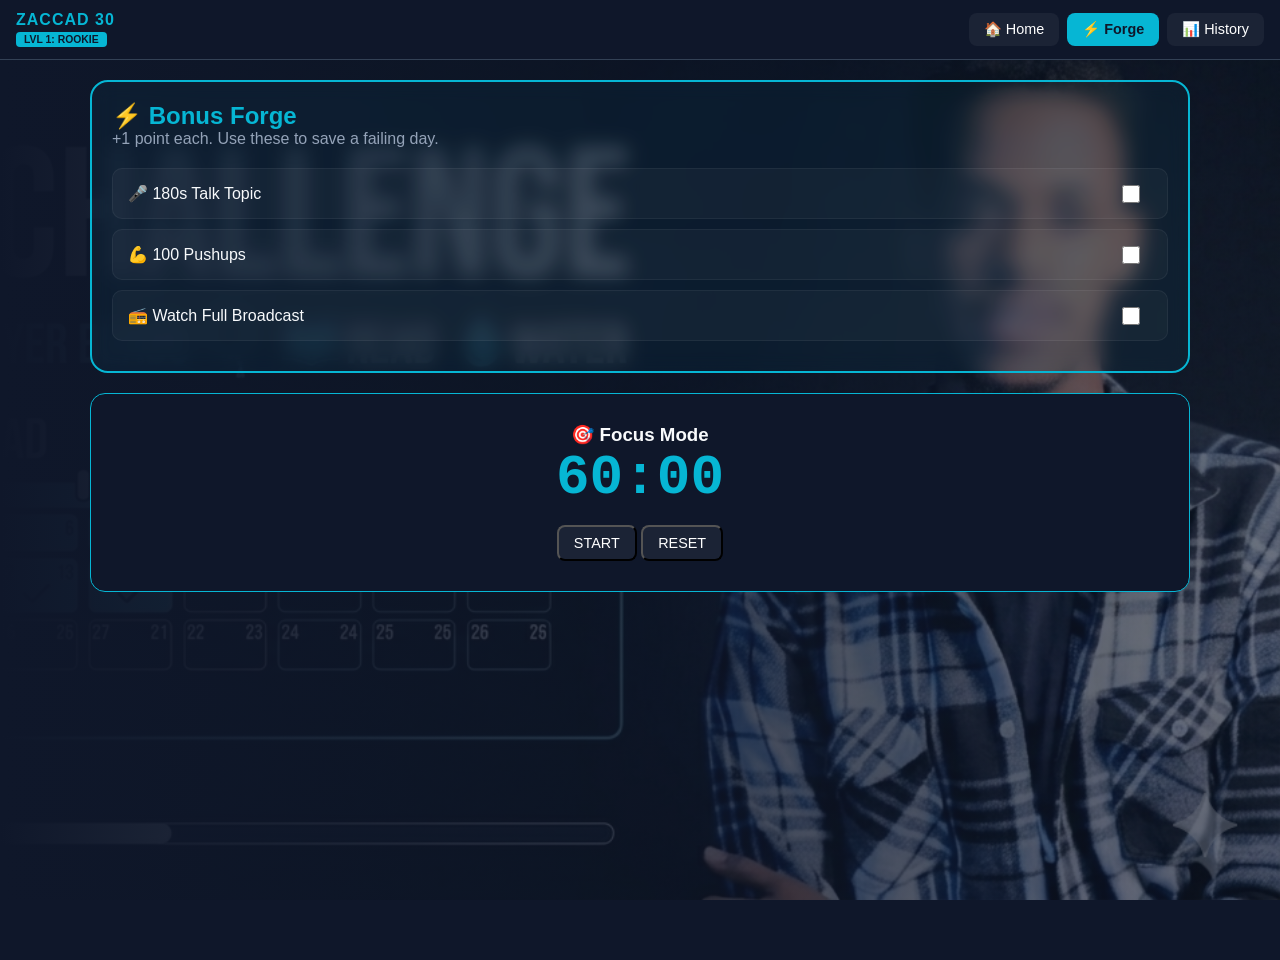
==== forge.html @ 5027208f "Add files via upload" ====
<!DOCTYPE html>
<html lang="en">
<head>
    <meta charset="UTF-8">
    <meta name="viewport" content="width=device-width, initial-scale=1.0">
    <title>ZACCAD 30 - FORGE</title>
    <link rel="stylesheet" href="style.css">
    <style>
        .forge-card { border: 2px solid var(--accent); background: rgba(6, 182, 212, 0.05); }
        .bonus-item { display: flex; align-items: center; justify-content: space-between; background: rgba(255, 255, 255, 0.03); padding: 15px; margin-bottom: 10px; border-radius: 10px; border: 1px solid rgba(255, 255, 255, 0.05); }
        .timer-box { text-align: center; padding: 30px; background: #0f172a; border-radius: 15px; margin-top: 20px; border: 1px solid var(--accent); }
        #timerDisplay { font-size: 3.5rem; font-family: monospace; color: var(--accent); margin-bottom: 15px; font-weight: bold; }

        /* GOLD THEME STYLES (LVL 2) */
        .gold-mode .navbar {
            background: linear-gradient(90deg, #1e293b 0%, #854d0e 50%, #1e293b 100%);
            border-bottom: 2px solid #fbbf24;
            box-shadow: 0 4px 15px rgba(251, 191, 36, 0.2);
        }
        .gold-mode .level-badge {
            background: #fbbf24 !important;
            color: #000 !important;
            box-shadow: 0 0 10px #fbbf24;
        }
        .gold-mode .forge-card, .gold-mode .timer-box {
            border-color: #fbbf24;
        }
        .gold-mode #timerDisplay, .gold-mode h2, .gold-mode h3 {
            color: #fbbf24 !important;
        }

        /* PURPLE THEME STYLES (LVL 3) */
        .purple-mode .navbar {
            background: linear-gradient(90deg, #1e293b 0%, #581c87 50%, #1e293b 100%);
            border-bottom: 2px solid #a855f7;
        }
        .purple-mode .level-badge { background: #a855f7 !important; color: #fff !important; }
    </style>
</head>
<body id="mainBody">
    <nav class="navbar" id="topNav">
        <div class="logo-container" style="display: flex; flex-direction: column; align-items: flex-start;">
            <div class="logo" style="line-height: 1;">ZACCAD 30</div>
            <span id="levelBadge" class="level-badge" style="margin-top: 4px; margin-left: 0; font-size: 0.65rem; padding: 2px 8px; border-radius: 4px; background: var(--accent); font-weight: 800;">LVL 1: ROOKIE</span>
        </div>
        <div class="nav-links">
            <a href="index.html" class="nav-btn">🏠 Home</a>
            <a href="forge.html" class="nav-btn active">⚡ Forge</a>
            <a href="history.html" class="nav-btn">📊 History</a>
        </div>
    </nav>

    <section class="section hero-bg">
        <div class="dashboard">
            <div class="status-card forge-card">
                <h2 style="color: var(--accent);">⚡ Bonus Forge</h2>
                <p style="color: #94a3b8; margin-bottom: 20px;">+1 point each. Use these to save a failing day.</p>
                <div id="bonusTasks">
                    <label class="bonus-item"><span>🎤 180s Talk Topic</span><input type="checkbox" class="bonus-check"></label>
                    <label class="bonus-item"><span>💪 100 Pushups</span><input type="checkbox" class="bonus-check"></label>
                    <label class="bonus-item"><span>📻 Watch Full Broadcast</span><input type="checkbox" class="bonus-check"></label>
                </div>
            </div>
            <div class="timer-box">
                <h3>🎯 Focus Mode</h3>
                <div id="timerDisplay">60:00</div>
                <div class="btn-group" style="justify-content: center; gap: 10px;">
                    <button class="nav-btn" id="timerBtn" onclick="toggleTimer()">START</button>
                    <button class="nav-btn" onclick="resetTimer()">RESET</button>
                </div>
            </div>
        </div>
    </section>

    <script>
        let timeLeft = 3600; let timerId = null;
        let historyData = JSON.parse(localStorage.getItem('zac_hist')) || {};
        let currentDay = parseInt(localStorage.getItem('zac_day')) || 1;

        // CALCULATE STREAK TO SET THEME
        function updateForgeTheme() {
            let streak = 0;
            for (let i = currentDay - 1; i >= 1; i--) {
                if (historyData[i] && historyData[i].allDone) streak++; else break;
            }

            const body = document.getElementById('mainBody');
            const badge = document.getElementById('levelBadge');
            body.classList.remove('gold-mode', 'purple-mode');

            if (streak >= 20) {
                body.classList.add('purple-mode');
                badge.innerText = "LVL 3: ELITE";
            } else if (streak >= 10) {
                body.classList.add('gold-mode');
                badge.innerText = "LVL 2: GOLD";
            } else {
                badge.innerText = "LVL 1: ROOKIE";
            }
        }

        document.querySelectorAll('.bonus-check').forEach(cb => {
            cb.addEventListener('change', () => {
                let count = document.querySelectorAll('.bonus-check:checked').length;
                localStorage.setItem('zac_bonus_points', count);
            });
        });

        function toggleTimer() {
            if (timerId) { clearInterval(timerId); timerId = null; document.getElementById('timerBtn').innerText = "RESUME"; }
            else {
                timerId = setInterval(() => {
                    timeLeft--; updateTimerDisplay();
                    if (timeLeft <= 0) { clearInterval(timerId); alert("Focus Done! +1 Bonus earned."); }
                }, 1000);
                document.getElementById('timerBtn').innerText = "PAUSE";
            }
        }

        function updateTimerDisplay() {
            let m = Math.floor(timeLeft / 60); let s = timeLeft % 60;
            document.getElementById('timerDisplay').innerText = `${m}:${s < 10 ? '0' : ''}${s}`;
        }

        function resetTimer() { clearInterval(timerId); timerId = null; timeLeft = 3600; updateTimerDisplay(); document.getElementById('timerBtn').innerText = "START"; }

        // Initial Theme Load
        updateForgeTheme();
    </script>
</body>
</html>
---- style.css ----
/* --- CORE THEME SETTINGS --- */
:root {
    --bg-main: #0f172a; 
    --bg-card: rgba(30, 41, 59, 0.9); 
    --accent: #06b6d4;
    --text-primary: #f8fafc; 
    --text-secondary: #94a3b8; 
    --success: #22c55e; 
    --failed: #ef4444;
}

/* Level Themes */
body.gold-theme { --accent: #fbbf24; --success: #f59e0b; }
body.purple-theme { --accent: #a855f7; --success: #d8b4fe; }

* { margin: 0; padding: 0; box-sizing: border-box; font-family: 'Segoe UI', sans-serif; }
body { background-color: var(--bg-main); color: var(--text-primary); overflow-x: hidden; transition: background 0.5s; }

/* --- NAVIGATION --- */
.navbar { 
    padding: 1rem; 
    background: #0f172a; 
    border-bottom: 1px solid #334155; 
    display: flex; 
    justify-content: space-between; 
    align-items: center; 
    position: sticky; 
    top: 0; 
    z-index: 100; 
    height: 60px; /* Fixed height for precise image alignment */
}
.logo { font-size: 1rem; font-weight: 800; color: var(--accent); letter-spacing: 1px; }
.level-badge { color: #0f172a; padding: 2px 10px; border-radius: 20px; font-size: 0.8rem; margin-left: 8px; font-weight: bold; }
.nav-links { display: flex; gap: 8px; }
.nav-btn { text-decoration: none; color: white; padding: 8px 15px; border-radius: 8px; font-size: 0.9rem; background: rgba(255,255,255,0.05); }
.nav-btn.active { background: var(--accent); color: #0f172a; font-weight: bold; }

/* --- BACKGROUND & LAYOUT --- */
.hero-bg {
    min-height: 100vh; width: 100%;
    background-image: linear-gradient(to right, rgba(15, 23, 42, 1) 0%, rgba(15, 23, 42, 0.6) 100%), url('Gemini_Generated_Image_3snzvf3snzvf3snz.png');
    background-size: cover; 
    background-position: right center; 
    background-repeat: no-repeat; 
    background-attachment: fixed; 
    padding: 20px 5%;
}

.dashboard { max-width: 1100px; margin: 0 auto; width: 100%; position: relative; z-index: 2; }
.main-layout { display: grid; grid-template-columns: 1fr 320px; gap: 20px; margin-top: 15px; }
.status-card { background: var(--bg-card); padding: 20px; border-radius: 18px; border: 1px solid rgba(255, 255, 255, 0.1); backdrop-filter: blur(10px); margin-bottom: 20px; }

/* --- GRID SYSTEM (40PX) --- */
.day-grid { display: grid; grid-template-columns: repeat(auto-fill, 40px); gap: 8px; margin: 15px 0; }
.day-box { width: 40px; height: 40px; background: rgba(15, 23, 42, 0.8); border: 1px solid #334155; border-radius: 6px; display: flex; align-items: center; justify-content: center; font-size: 0.8rem; }
.day-box.active { border: 2px solid var(--accent); }
.day-box.success { background: var(--success); border: none; }
.day-box.failed { background: var(--failed); border: none; }

/* --- STATS & CARDS --- */
.stats-container { display: flex; gap: 10px; margin-bottom: 15px; }
.stat-box { flex: 1; padding: 15px; border-radius: 12px; background: rgba(15, 23, 42, 0.7); text-align: center; border: 1px solid #334155; }
.count { font-size: 1.5rem; font-weight: 800; }

.habit-row { display: flex; align-items: center; background: rgba(15, 23, 42, 0.5); padding: 12px; border-radius: 10px; margin-bottom: 8px; }
input[type="checkbox"] { width: 18px; height: 18px; margin-right: 12px; accent-color: var(--accent); }
.rest-day-label { font-size: 0.8rem; color: var(--accent); margin-left: 35px; }

/* --- BUTTONS --- */
.btn { padding: 12px; border: none; border-radius: 10px; font-weight: bold; cursor: pointer; flex: 1; text-align: center; }
.btn-submit { background: var(--accent); color: #0f172a; }
.btn-danger { background: #ef4444; color: white; width: 100%; }

/* --- HISTORY TABLES & BARS --- */
.progress-bar-bg { width: 100%; height: 10px; background: #0f172a; border-radius: 10px; overflow: hidden; margin-top: 5px; }
.progress-fill { height: 100%; width: 0%; transition: 1s ease; }
.accent-bg { background: var(--accent); }
.success-bg { background: var(--success); }
.failed-bg { background: var(--failed); }

.history-table { width: 100%; border-collapse: collapse; }
.history-table th { text-align: left; padding: 12px; color: var(--accent); border-bottom: 1px solid #334155; }
.history-table td { padding: 12px; border-bottom: 1px solid rgba(255,255,255,0.05); }
.success-text { color: var(--success); font-weight: bold; }
.failed-text { color: var(--failed); font-weight: bold; }

/* --- MOBILE OPTIMIZATION --- */
@media (max-width: 900px) {
    .main-layout { grid-template-columns: 1fr; }
    
    .hero-bg { 
        background-attachment: scroll; 
        background-size: contain; 
        /* Places image exactly 60px from the top (below navbar) */
        background-position: right 6% top 60px; 
        background-repeat: no-repeat;
        background-image: linear-gradient(to bottom, 
            rgba(15, 23, 42, 1) 0%, 
            rgba(15, 23, 42, 0.05) 15%, 
            rgba(15, 23, 42, 0.8) 45%, 
            rgba(15, 23, 42, 1) 100%), 
            url('Gemini_Generated_Image_3snzvf3snzvf3snz.png');
    }
    
    .dashboard {
        /* Pushes content down so the image below header is visible */
        margin-top: 230px; 
    }

    .stats-container { 
        flex-direction: column; 
    }
}

/* --- PRINT SETTINGS --- */
@media print {
    .no-print { display: none !important; }
    body { background: white !important; color: black !important; }
    .hero-bg { background: white !important; }
    .status-card { border: 1px solid #ccc !important; box-shadow: none !important; backdrop-filter: none !important; }
    .history-table th { background: #eee !important; color: black !important; }
    .history-table td { color: black !important; }
}
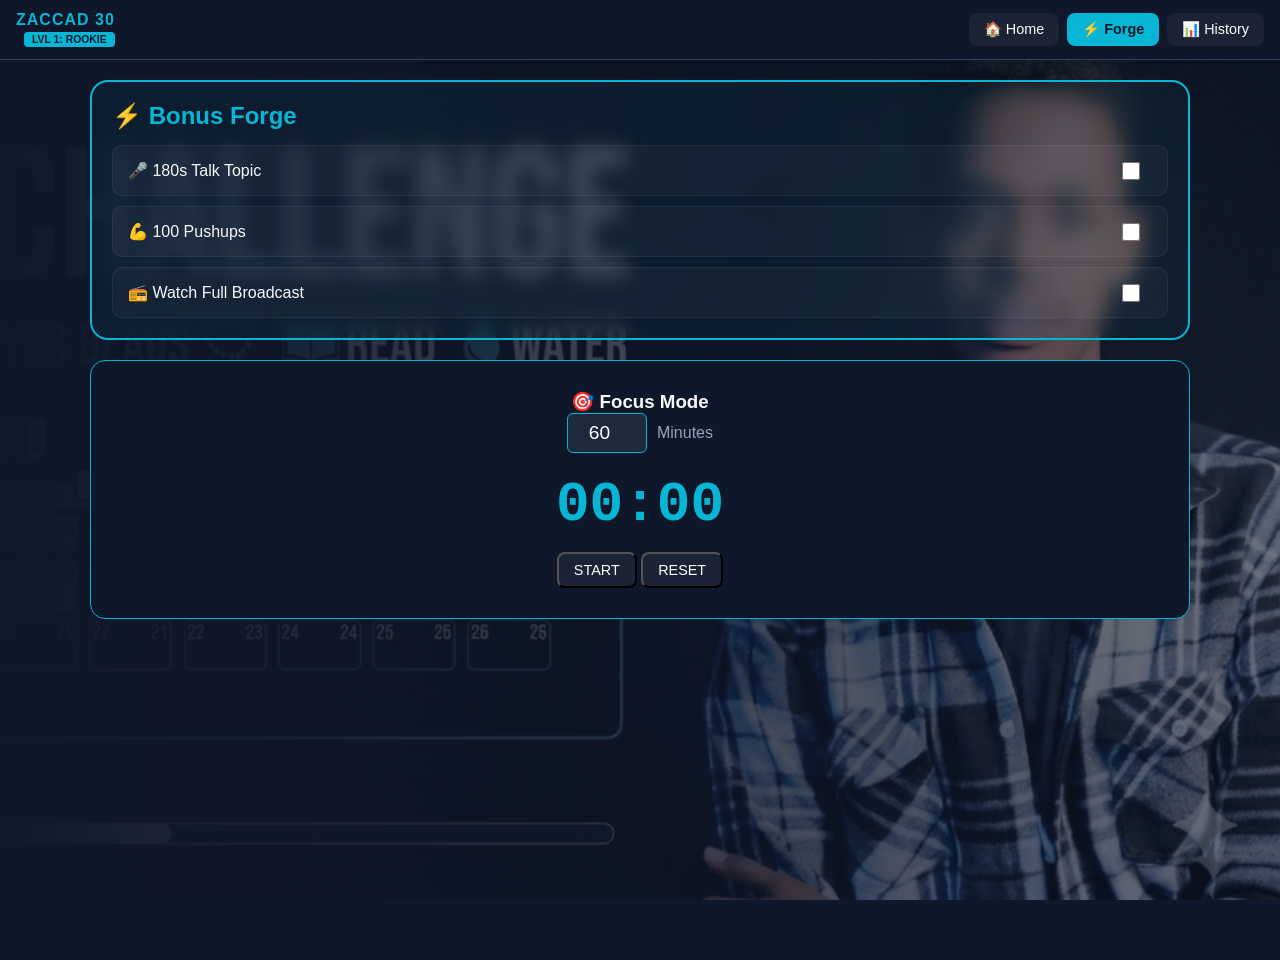
==== commit 9421015e: "Update forge.html" ====
--- a/forge.html
+++ b/forge.html
@@ -7,41 +7,44 @@
     <link rel="stylesheet" href="style.css">
     <style>
         .forge-card { border: 2px solid var(--accent); background: rgba(6, 182, 212, 0.05); }
-        .bonus-item { display: flex; align-items: center; justify-content: space-between; background: rgba(255, 255, 255, 0.03); padding: 15px; margin-bottom: 10px; border-radius: 10px; border: 1px solid rgba(255, 255, 255, 0.05); }
-        .timer-box { text-align: center; padding: 30px; background: #0f172a; border-radius: 15px; margin-top: 20px; border: 1px solid var(--accent); }
+        #bonusTasks { display: grid; grid-template-columns: 1fr; gap: 10px; margin-top: 15px; }
+        .bonus-item { display: flex; align-items: center; justify-content: space-between; background: rgba(255, 255, 255, 0.03); padding: 15px; border-radius: 10px; border: 1px solid rgba(255, 255, 255, 0.05); }
+        .timer-box { text-align: center; padding: 30px; background: #0f172a; border-radius: 15px; margin-top: 20px; border: 1px solid var(--accent); position: relative; }
         #timerDisplay { font-size: 3.5rem; font-family: monospace; color: var(--accent); margin-bottom: 15px; font-weight: bold; }
+        .timer-input-group { margin-bottom: 20px; display: flex; justify-content: center; align-items: center; gap: 10px; }
+        .manual-input { background: #1e293b; border: 1px solid var(--accent); color: white; padding: 8px; border-radius: 6px; width: 80px; text-align: center; font-size: 1.2rem; }
 
-        /* GOLD THEME STYLES (LVL 2) */
-        .gold-mode .navbar {
-            background: linear-gradient(90deg, #1e293b 0%, #854d0e 50%, #1e293b 100%);
-            border-bottom: 2px solid #fbbf24;
-            box-shadow: 0 4px 15px rgba(251, 191, 36, 0.2);
+        /* Custom Notification Style */
+        #finishNotify {
+            display: none;
+            position: fixed;
+            top: 20px;
+            left: 50%;
+            transform: translateX(-50%);
+            background: var(--success);
+            color: white;
+            padding: 15px 30px;
+            border-radius: 50px;
+            font-weight: bold;
+            box-shadow: 0 4px 15px rgba(0,0,0,0.5);
+            z-index: 1000;
+            animation: slideDown 0.5s ease;
         }
-        .gold-mode .level-badge {
-            background: #fbbf24 !important;
-            color: #000 !important;
-            box-shadow: 0 0 10px #fbbf24;
-        }
-        .gold-mode .forge-card, .gold-mode .timer-box {
-            border-color: #fbbf24;
-        }
-        .gold-mode #timerDisplay, .gold-mode h2, .gold-mode h3 {
-            color: #fbbf24 !important;
-        }
+        @keyframes slideDown { from { top: -50px; } to { top: 20px; } }
 
-        /* PURPLE THEME STYLES (LVL 3) */
-        .purple-mode .navbar {
-            background: linear-gradient(90deg, #1e293b 0%, #581c87 50%, #1e293b 100%);
-            border-bottom: 2px solid #a855f7;
-        }
-        .purple-mode .level-badge { background: #a855f7 !important; color: #fff !important; }
+        .gold-mode .navbar { background: linear-gradient(90deg, #1e293b 0%, #854d0e 50%, #1e293b 100%); border-bottom: 2px solid #fbbf24; }
+        .purple-mode .navbar { background: linear-gradient(90deg, #1e293b 0%, #581c87 50%, #1e293b 100%); border-bottom: 2px solid #a855f7; }
     </style>
 </head>
 <body id="mainBody">
+    <div id="finishNotify">🎯 SESSION COMPLETE! 🔊</div>
+
+    <audio id="finishSound" src="672d7d5d6107dfc5cb446a45f84b74dc.m4a" loop></audio>
+
     <nav class="navbar" id="topNav">
         <div class="logo-container" style="display: flex; flex-direction: column; align-items: flex-start;">
             <div class="logo" style="line-height: 1;">ZACCAD 30</div>
-            <span id="levelBadge" class="level-badge" style="margin-top: 4px; margin-left: 0; font-size: 0.65rem; padding: 2px 8px; border-radius: 4px; background: var(--accent); font-weight: 800;">LVL 1: ROOKIE</span>
+            <span id="levelBadge" class="level-badge" style="margin-top: 4px; font-size: 0.65rem; padding: 2px 8px; border-radius: 4px; background: var(--accent); font-weight: 800;">LVL 1: ROOKIE</span>
         </div>
         <div class="nav-links">
             <a href="index.html" class="nav-btn">🏠 Home</a>
@@ -54,16 +57,20 @@
         <div class="dashboard">
             <div class="status-card forge-card">
                 <h2 style="color: var(--accent);">⚡ Bonus Forge</h2>
-                <p style="color: #94a3b8; margin-bottom: 20px;">+1 point each. Use these to save a failing day.</p>
                 <div id="bonusTasks">
-                    <label class="bonus-item"><span>🎤 180s Talk Topic</span><input type="checkbox" class="bonus-check"></label>
-                    <label class="bonus-item"><span>💪 100 Pushups</span><input type="checkbox" class="bonus-check"></label>
-                    <label class="bonus-item"><span>📻 Watch Full Broadcast</span><input type="checkbox" class="bonus-check"></label>
+                    <label class="bonus-item"><span>🎤 180s Talk Topic</span><input type="checkbox" class="bonus-check" data-id="0"></label>
+                    <label class="bonus-item"><span>💪 100 Pushups</span><input type="checkbox" class="bonus-check" data-id="1"></label>
+                    <label class="bonus-item"><span>📻 Watch Full Broadcast</span><input type="checkbox" class="bonus-check" data-id="2"></label>
                 </div>
             </div>
+
             <div class="timer-box">
                 <h3>🎯 Focus Mode</h3>
-                <div id="timerDisplay">60:00</div>
+                <div class="timer-input-group" id="inputSection">
+                    <input type="number" id="manualMinutes" class="manual-input" value="60">
+                    <span style="color: #94a3b8;">Minutes</span>
+                </div>
+                <div id="timerDisplay">00:00</div>
                 <div class="btn-group" style="justify-content: center; gap: 10px;">
                     <button class="nav-btn" id="timerBtn" onclick="toggleTimer()">START</button>
                     <button class="nav-btn" onclick="resetTimer()">RESET</button>
@@ -73,59 +80,99 @@
     </section>
 
     <script>
-        let timeLeft = 3600; let timerId = null;
-        let historyData = JSON.parse(localStorage.getItem('zac_hist')) || {};
-        let currentDay = parseInt(localStorage.getItem('zac_day')) || 1;
+        let timerId = null;
+        let isRunning = false;
 
-        // CALCULATE STREAK TO SET THEME
-        function updateForgeTheme() {
-            let streak = 0;
-            for (let i = currentDay - 1; i >= 1; i--) {
-                if (historyData[i] && historyData[i].allDone) streak++; else break;
-            }
+        function updateTimerDisplay(seconds) {
+            let m = Math.floor(seconds / 60); 
+            let s = seconds % 60;
+            document.getElementById('timerDisplay').innerText = `${m}:${s < 10 ? '0' : ''}${s}`;
+        }
 
-            const body = document.getElementById('mainBody');
-            const badge = document.getElementById('levelBadge');
-            body.classList.remove('gold-mode', 'purple-mode');
+        function toggleTimer() {
+            const finishAudio = document.getElementById('finishSound');
+            const timerBtn = document.getElementById('timerBtn');
+            const notify = document.getElementById('finishNotify');
 
-            if (streak >= 20) {
-                body.classList.add('purple-mode');
-                badge.innerText = "LVL 3: ELITE";
-            } else if (streak >= 10) {
-                body.classList.add('gold-mode');
-                badge.innerText = "LVL 2: GOLD";
-            } else {
-                badge.innerText = "LVL 1: ROOKIE";
+            if (!isRunning) {
+                let endTime = localStorage.getItem('zac_timer_end');
+                
+                if (!endTime) {
+                    const mins = parseInt(document.getElementById('manualMinutes').value) || 0;
+                    if (mins <= 0) return;
+                    endTime = Date.now() + (mins * 60 * 1000);
+                    localStorage.setItem('zac_timer_end', endTime);
+                }
+
+                document.getElementById('inputSection').style.display = 'none';
+                timerBtn.innerText = "RUNNING...";
+                isRunning = true;
+
+                timerId = setInterval(() => {
+                    const now = Date.now();
+                    const remaining = Math.round((endTime - now) / 1000);
+
+                    if (remaining <= 0) {
+                        clearInterval(timerId);
+                        updateTimerDisplay(0);
+                        localStorage.removeItem('zac_timer_end');
+                        
+                        // Start music immediately (No alert blocking it)
+                        finishAudio.play().catch(e => console.log("Audio play failed: ", e));
+                        notify.style.display = 'block';
+                        
+                        timerBtn.innerText = "DONE!";
+                        isRunning = false;
+                    } else {
+                        updateTimerDisplay(remaining);
+                    }
+                }, 1000);
             }
         }
 
-        document.querySelectorAll('.bonus-check').forEach(cb => {
-            cb.addEventListener('change', () => {
-                let count = document.querySelectorAll('.bonus-check:checked').length;
-                localStorage.setItem('zac_bonus_points', count);
-            });
-        });
+        function resetTimer() {
+            clearInterval(timerId);
+            localStorage.removeItem('zac_timer_end');
+            isRunning = false;
+            
+            // Stop music and hide notification
+            const audio = document.getElementById('finishSound');
+            audio.pause();
+            audio.currentTime = 0;
+            document.getElementById('finishNotify').style.display = 'none';
 
-        function toggleTimer() {
-            if (timerId) { clearInterval(timerId); timerId = null; document.getElementById('timerBtn').innerText = "RESUME"; }
-            else {
-                timerId = setInterval(() => {
-                    timeLeft--; updateTimerDisplay();
-                    if (timeLeft <= 0) { clearInterval(timerId); alert("Focus Done! +1 Bonus earned."); }
-                }, 1000);
-                document.getElementById('timerBtn').innerText = "PAUSE";
+            document.getElementById('timerDisplay').innerText = "00:00";
+            document.getElementById('timerBtn').innerText = "START";
+            document.getElementById('inputSection').style.display = 'flex';
+        }
+
+        function checkExistingTimer() {
+            const endTime = localStorage.getItem('zac_timer_end');
+            if (endTime) {
+                const remaining = Math.round((endTime - Date.now()) / 1000);
+                if (remaining > 0) {
+                    toggleTimer();
+                } else {
+                    localStorage.removeItem('zac_timer_end');
+                }
             }
         }
 
-        function updateTimerDisplay() {
-            let m = Math.floor(timeLeft / 60); let s = timeLeft % 60;
-            document.getElementById('timerDisplay').innerText = `${m}:${s < 10 ? '0' : ''}${s}`;
+        function saveBonus() {
+            const state = {};
+            document.querySelectorAll('.bonus-check').forEach(cb => { state[cb.dataset.id] = cb.checked; });
+            localStorage.setItem('zac_bonus_state', JSON.stringify(state));
+            localStorage.setItem('zac_bonus_points', document.querySelectorAll('.bonus-check:checked').length);
         }
 
-        function resetTimer() { clearInterval(timerId); timerId = null; timeLeft = 3600; updateTimerDisplay(); document.getElementById('timerBtn').innerText = "START"; }
-
-        // Initial Theme Load
-        updateForgeTheme();
+        window.onload = () => {
+            const state = JSON.parse(localStorage.getItem('zac_bonus_state'));
+            document.querySelectorAll('.bonus-check').forEach(cb => {
+                if (state?.[cb.dataset.id]) cb.checked = true;
+                cb.addEventListener('change', saveBonus);
+            });
+            checkExistingTimer();
+        };
     </script>
 </body>
-</html>+</html>
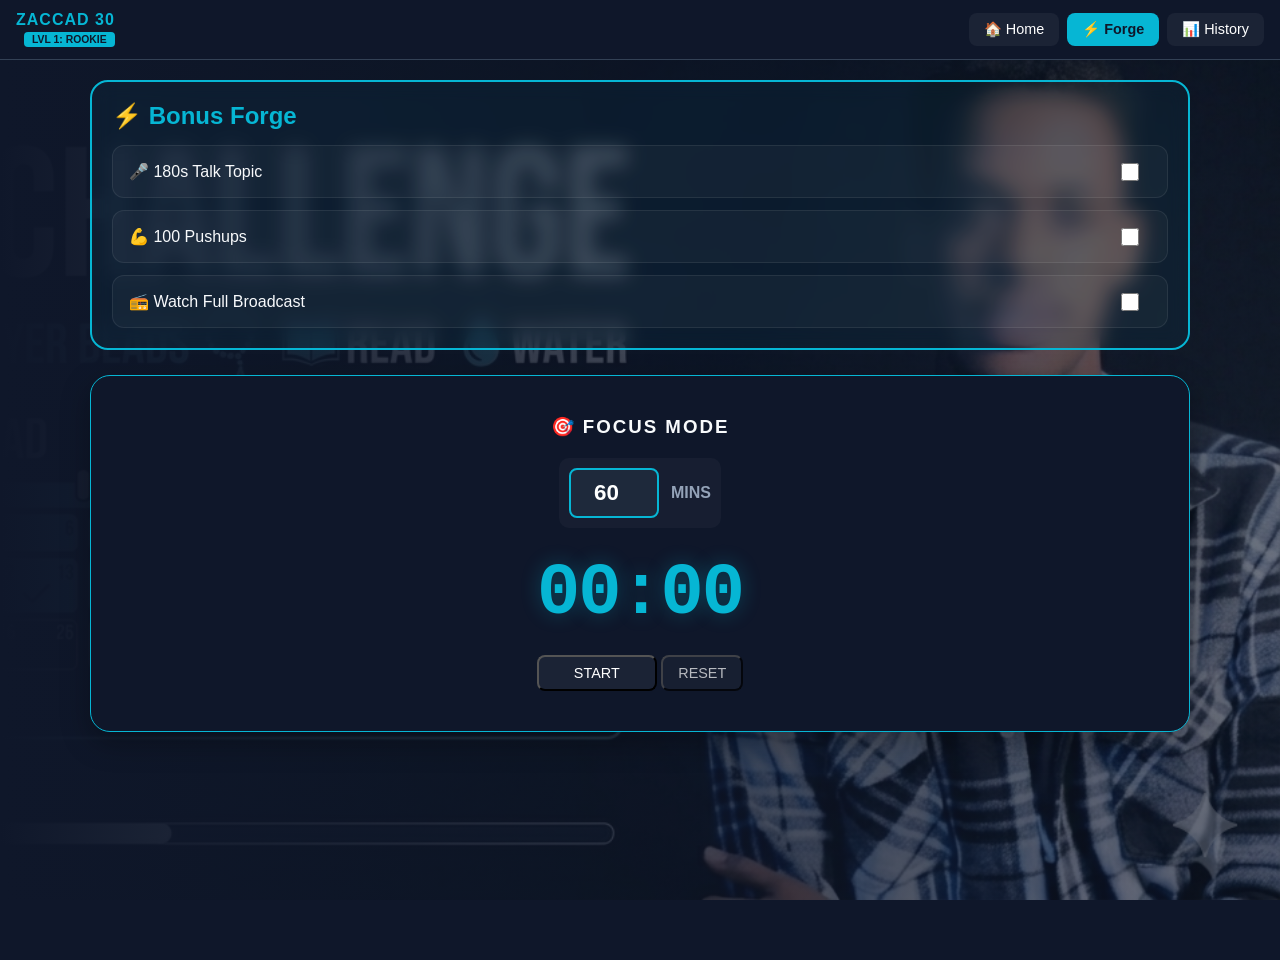
==== commit e4286480: "Update forge.html" ====
--- a/forge.html
+++ b/forge.html
@@ -6,34 +6,102 @@
     <title>ZACCAD 30 - FORGE</title>
     <link rel="stylesheet" href="style.css">
     <style>
-        .forge-card { border: 2px solid var(--accent); background: rgba(6, 182, 212, 0.05); }
-        #bonusTasks { display: grid; grid-template-columns: 1fr; gap: 10px; margin-top: 15px; }
-        .bonus-item { display: flex; align-items: center; justify-content: space-between; background: rgba(255, 255, 255, 0.03); padding: 15px; border-radius: 10px; border: 1px solid rgba(255, 255, 255, 0.05); }
-        .timer-box { text-align: center; padding: 30px; background: #0f172a; border-radius: 15px; margin-top: 20px; border: 1px solid var(--accent); position: relative; }
-        #timerDisplay { font-size: 3.5rem; font-family: monospace; color: var(--accent); margin-bottom: 15px; font-weight: bold; }
-        .timer-input-group { margin-bottom: 20px; display: flex; justify-content: center; align-items: center; gap: 10px; }
-        .manual-input { background: #1e293b; border: 1px solid var(--accent); color: white; padding: 8px; border-radius: 6px; width: 80px; text-align: center; font-size: 1.2rem; }
-
-        /* Custom Notification Style */
+        /* Professional Focus Mode Styling */
+        .forge-card { 
+            border: 2px solid var(--accent); 
+            background: rgba(6, 182, 212, 0.05); 
+            transition: all 0.3s ease;
+        }
+        
+        #bonusTasks { display: grid; grid-template-columns: 1fr; gap: 12px; margin-top: 15px; }
+        
+        .bonus-item { 
+            display: flex; 
+            align-items: center; 
+            justify-content: space-between; 
+            background: rgba(255, 255, 255, 0.03); 
+            padding: 16px; 
+            border-radius: 12px; 
+            border: 1px solid rgba(255, 255, 255, 0.08);
+            transition: transform 0.2s;
+        }
+        .bonus-item:hover { transform: translateY(-2px); background: rgba(255, 255, 255, 0.05); }
+
+        .timer-box { 
+            text-align: center; 
+            padding: 40px 20px; 
+            background: #0f172a; 
+            border-radius: 20px; 
+            margin-top: 25px; 
+            border: 1px solid var(--accent); 
+            position: relative;
+            box-shadow: 0 10px 30px rgba(0,0,0,0.3);
+        }
+        
+        #timerDisplay { 
+            font-size: 4.5rem; 
+            font-family: 'Courier New', monospace; 
+            color: var(--accent); 
+            margin-bottom: 20px; 
+            font-weight: 800;
+            letter-spacing: -2px;
+            text-shadow: 0 0 20px rgba(6, 182, 212, 0.3);
+        }
+        
+        .timer-input-group { 
+            margin-bottom: 25px; 
+            display: flex; 
+            justify-content: center; 
+            align-items: center; 
+            gap: 12px; 
+            background: rgba(255,255,255,0.03);
+            padding: 10px;
+            border-radius: 10px;
+            width: fit-content;
+            margin-left: auto;
+            margin-right: auto;
+        }
+        
+        .manual-input { 
+            background: #1e293b; 
+            border: 2px solid var(--accent); 
+            color: white; 
+            padding: 10px; 
+            border-radius: 8px; 
+            width: 90px; 
+            text-align: center; 
+            font-size: 1.4rem;
+            font-weight: bold;
+        }
+
         #finishNotify {
             display: none;
             position: fixed;
-            top: 20px;
+            top: 25px;
             left: 50%;
             transform: translateX(-50%);
-            background: var(--success);
+            background: #10b981;
             color: white;
-            padding: 15px 30px;
-            border-radius: 50px;
-            font-weight: bold;
-            box-shadow: 0 4px 15px rgba(0,0,0,0.5);
+            padding: 18px 40px;
+            border-radius: 12px;
+            font-weight: 900;
+            box-shadow: 0 10px 40px rgba(16, 185, 129, 0.4);
             z-index: 1000;
-            animation: slideDown 0.5s ease;
-        }
-        @keyframes slideDown { from { top: -50px; } to { top: 20px; } }
-
+            animation: slideDown 0.5s cubic-bezier(0.18, 0.89, 0.32, 1.28);
+        }
+
+        @keyframes slideDown { from { top: -100px; opacity: 0; } to { top: 25px; opacity: 1; } }
+
+        /* THEME OVERRIDES (STREAK COLORS) */
         .gold-mode .navbar { background: linear-gradient(90deg, #1e293b 0%, #854d0e 50%, #1e293b 100%); border-bottom: 2px solid #fbbf24; }
+        .gold-mode .level-badge { background: #fbbf24 !important; color: #000 !important; }
+        .gold-mode .timer-box, .gold-mode .manual-input, .gold-mode .forge-card { border-color: #fbbf24; }
+        .gold-mode #timerDisplay { color: #fbbf24; text-shadow: 0 0 20px rgba(251, 191, 36, 0.3); }
+
         .purple-mode .navbar { background: linear-gradient(90deg, #1e293b 0%, #581c87 50%, #1e293b 100%); border-bottom: 2px solid #a855f7; }
+        .purple-mode .level-badge { background: #a855f7 !important; color: #fff !important; }
+        .purple-mode .timer-box, .purple-mode .manual-input, .purple-mode .forge-card { border-color: #a855f7; }
+        .purple-mode #timerDisplay { color: #a855f7; text-shadow: 0 0 20px rgba(168, 85, 247, 0.3); }
     </style>
 </head>
 <body id="mainBody">
@@ -65,15 +133,15 @@
             </div>
 
             <div class="timer-box">
-                <h3>🎯 Focus Mode</h3>
+                <h3 style="margin-bottom: 20px; text-transform: uppercase; letter-spacing: 2px;">🎯 Focus Mode</h3>
                 <div class="timer-input-group" id="inputSection">
                     <input type="number" id="manualMinutes" class="manual-input" value="60">
-                    <span style="color: #94a3b8;">Minutes</span>
+                    <span style="color: #94a3b8; font-weight: bold;">MINS</span>
                 </div>
                 <div id="timerDisplay">00:00</div>
-                <div class="btn-group" style="justify-content: center; gap: 10px;">
-                    <button class="nav-btn" id="timerBtn" onclick="toggleTimer()">START</button>
-                    <button class="nav-btn" onclick="resetTimer()">RESET</button>
+                <div class="btn-group" style="justify-content: center; gap: 15px;">
+                    <button class="nav-btn" id="timerBtn" onclick="toggleTimer()" style="min-width: 120px;">START</button>
+                    <button class="nav-btn" onclick="resetTimer()" style="opacity: 0.7;">RESET</button>
                 </div>
             </div>
         </div>
@@ -82,6 +150,30 @@
     <script>
         let timerId = null;
         let isRunning = false;
+        let historyData = JSON.parse(localStorage.getItem('zac_hist')) || {};
+        let currentDay = parseInt(localStorage.getItem('zac_day')) || 1;
+
+        function updateTheme() {
+            let streak = 0;
+            // Calculate streak exactly like Home/History
+            for (let i = currentDay - 1; i >= 1; i--) {
+                if (historyData[i] && historyData[i].allDone) streak++; else break;
+            }
+            
+            const body = document.getElementById('mainBody');
+            const badge = document.getElementById('levelBadge');
+            
+            body.classList.remove('gold-mode', 'purple-mode');
+            if (streak >= 20) {
+                body.classList.add('purple-mode');
+                badge.innerText = "LVL 3: ELITE";
+            } else if (streak >= 10) {
+                body.classList.add('gold-mode');
+                badge.innerText = "LVL 2: GOLD";
+            } else {
+                badge.innerText = "LVL 1: ROOKIE";
+            }
+        }
 
         function updateTimerDisplay(seconds) {
             let m = Math.floor(seconds / 60); 
@@ -96,7 +188,6 @@
 
             if (!isRunning) {
                 let endTime = localStorage.getItem('zac_timer_end');
-                
                 if (!endTime) {
                     const mins = parseInt(document.getElementById('manualMinutes').value) || 0;
                     if (mins <= 0) return;
@@ -104,7 +195,7 @@
                     localStorage.setItem('zac_timer_end', endTime);
                 }
 
-                document.getElementById('inputSection').style.display = 'none';
+                document.getElementById('inputSection').style.visibility = 'hidden';
                 timerBtn.innerText = "RUNNING...";
                 isRunning = true;
 
@@ -116,12 +207,9 @@
                         clearInterval(timerId);
                         updateTimerDisplay(0);
                         localStorage.removeItem('zac_timer_end');
-                        
-                        // Start music immediately (No alert blocking it)
-                        finishAudio.play().catch(e => console.log("Audio play failed: ", e));
+                        finishAudio.play().catch(e => console.log(e));
                         notify.style.display = 'block';
-                        
-                        timerBtn.innerText = "DONE!";
+                        timerBtn.innerText = "COMPLETED";
                         isRunning = false;
                     } else {
                         updateTimerDisplay(remaining);
@@ -134,27 +222,21 @@
             clearInterval(timerId);
             localStorage.removeItem('zac_timer_end');
             isRunning = false;
-            
-            // Stop music and hide notification
             const audio = document.getElementById('finishSound');
             audio.pause();
             audio.currentTime = 0;
             document.getElementById('finishNotify').style.display = 'none';
-
             document.getElementById('timerDisplay').innerText = "00:00";
             document.getElementById('timerBtn').innerText = "START";
-            document.getElementById('inputSection').style.display = 'flex';
+            document.getElementById('inputSection').style.visibility = 'visible';
         }
 
         function checkExistingTimer() {
             const endTime = localStorage.getItem('zac_timer_end');
             if (endTime) {
                 const remaining = Math.round((endTime - Date.now()) / 1000);
-                if (remaining > 0) {
-                    toggleTimer();
-                } else {
-                    localStorage.removeItem('zac_timer_end');
-                }
+                if (remaining > 0) toggleTimer();
+                else localStorage.removeItem('zac_timer_end');
             }
         }
 
@@ -171,6 +253,7 @@
                 if (state?.[cb.dataset.id]) cb.checked = true;
                 cb.addEventListener('change', saveBonus);
             });
+            updateTheme();
             checkExistingTimer();
         };
     </script>
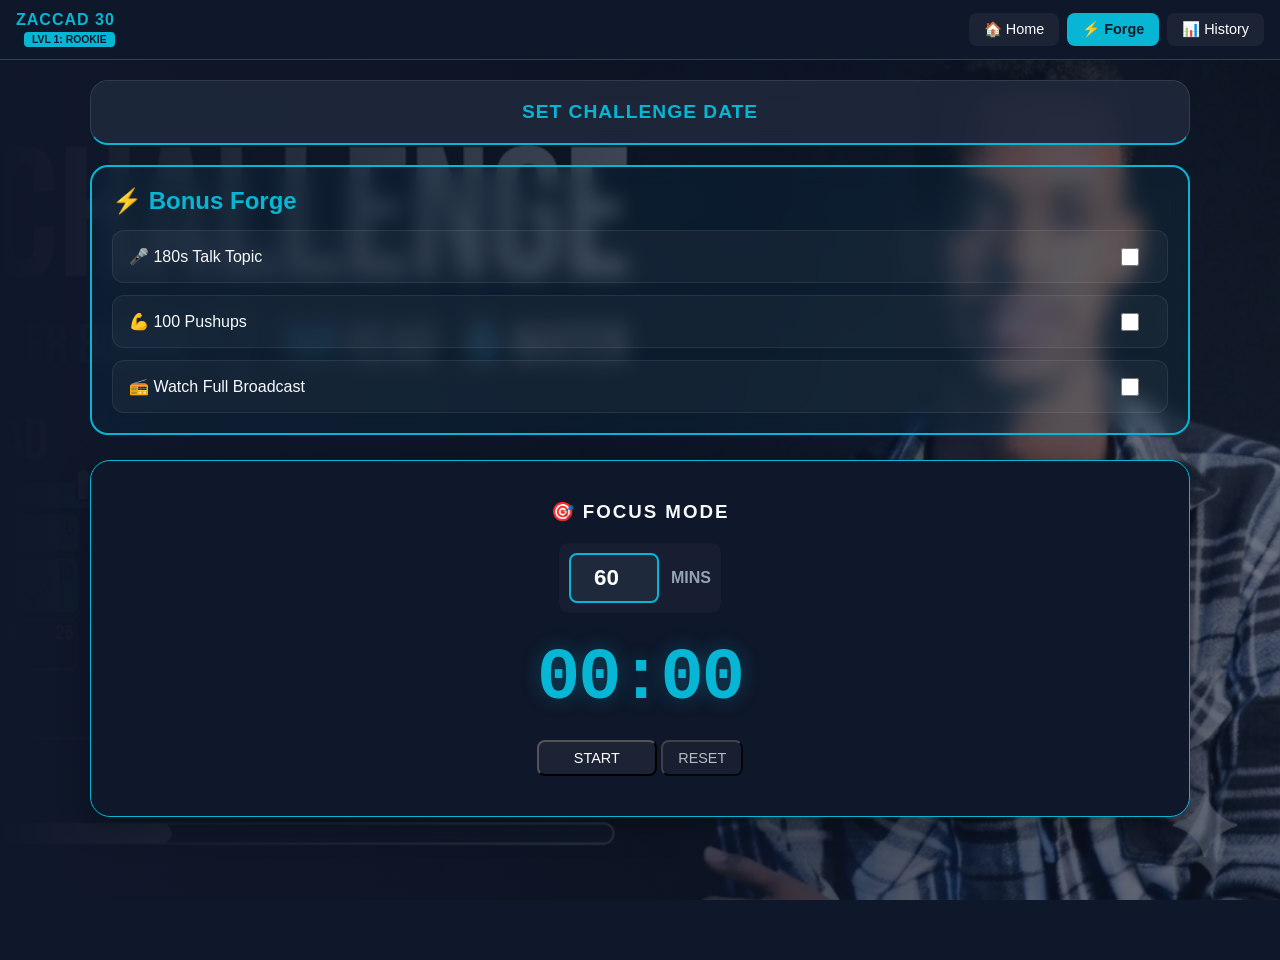
==== commit 9d2cee71: "Update forge.html" ====
--- a/forge.html
+++ b/forge.html
@@ -123,6 +123,10 @@
 
     <section class="section hero-bg">
         <div class="dashboard">
+            <div class="status-card" style="text-align: center; margin-bottom: 20px; border-bottom: 2px solid var(--accent);">
+                <h2 id="dateRangeDisplay" style="color: var(--accent); letter-spacing: 1px; font-size: 1.2rem; margin: 0;">SET CHALLENGE DATE</h2>
+            </div>
+
             <div class="status-card forge-card">
                 <h2 style="color: var(--accent);">⚡ Bonus Forge</h2>
                 <div id="bonusTasks">
@@ -155,7 +159,6 @@
 
         function updateTheme() {
             let streak = 0;
-            // Calculate streak exactly like Home/History
             for (let i = currentDay - 1; i >= 1; i--) {
                 if (historyData[i] && historyData[i].allDone) streak++; else break;
             }
@@ -175,6 +178,17 @@
             }
         }
 
+        // SYNC DATE HEADER
+        function updateDateHeader() {
+            const startStr = localStorage.getItem('zac_start_date');
+            const endStr = localStorage.getItem('zac_end_date');
+            if(startStr && endStr) {
+                const s = new Date(startStr); const e = new Date(endStr);
+                const opt = { day: 'numeric', month: 'short' };
+                document.getElementById('dateRangeDisplay').innerText = `${s.toLocaleDateString('en-GB', opt)} - ${e.toLocaleDateString('en-GB', opt)} CHALLENGE`;
+            }
+        }
+
         function updateTimerDisplay(seconds) {
             let m = Math.floor(seconds / 60); 
             let s = seconds % 60;
@@ -254,6 +268,7 @@
                 cb.addEventListener('change', saveBonus);
             });
             updateTheme();
+            updateDateHeader();
             checkExistingTimer();
         };
     </script>
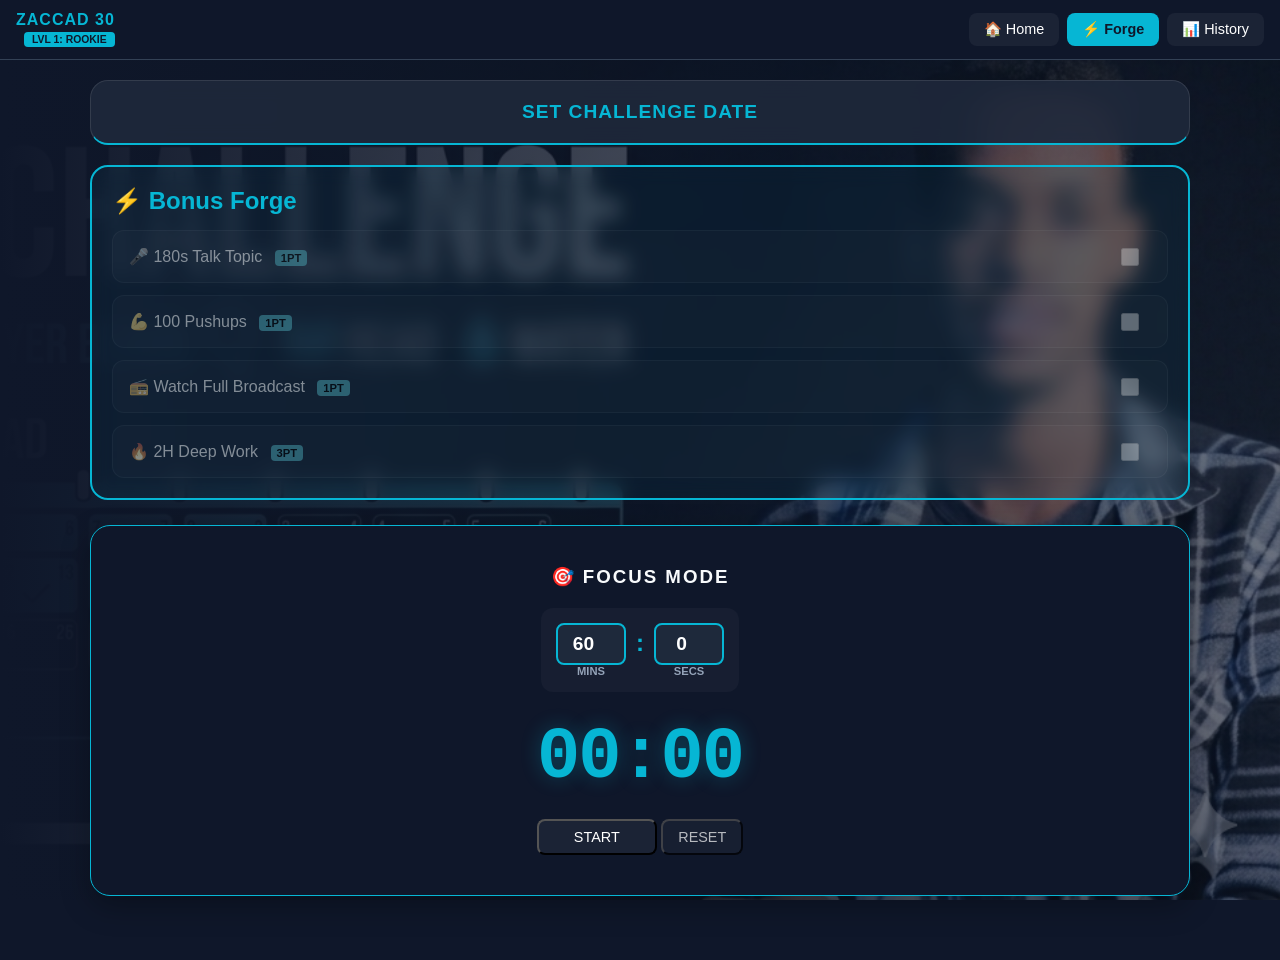
==== commit f900adde: "Update forge.html" ====
--- a/forge.html
+++ b/forge.html
@@ -25,7 +25,12 @@
             border: 1px solid rgba(255, 255, 255, 0.08);
             transition: transform 0.2s;
         }
-        .bonus-item:hover { transform: translateY(-2px); background: rgba(255, 255, 255, 0.05); }
+        .bonus-item:hover:not(.locked) { transform: translateY(-2px); background: rgba(255, 255, 255, 0.05); }
+        
+        /* Locked State Styles */
+        .bonus-item.locked { opacity: 0.5; cursor: not-allowed; filter: grayscale(0.5); }
+        .bonus-item.locked input { pointer-events: none; }
+        .points-tag { font-size: 0.7rem; background: var(--accent); color: #000; padding: 2px 6px; border-radius: 4px; font-weight: 900; margin-left: 8px; }
 
         .timer-box { 
             text-align: center; 
@@ -53,10 +58,10 @@
             display: flex; 
             justify-content: center; 
             align-items: center; 
-            gap: 12px; 
+            gap: 10px; 
             background: rgba(255,255,255,0.03);
-            padding: 10px;
-            border-radius: 10px;
+            padding: 15px;
+            border-radius: 12px;
             width: fit-content;
             margin-left: auto;
             margin-right: auto;
@@ -66,13 +71,15 @@
             background: #1e293b; 
             border: 2px solid var(--accent); 
             color: white; 
-            padding: 10px; 
+            padding: 8px; 
             border-radius: 8px; 
-            width: 90px; 
+            width: 70px; 
             text-align: center; 
-            font-size: 1.4rem;
+            font-size: 1.2rem;
             font-weight: bold;
         }
+
+        .input-label { color: #94a3b8; font-size: 0.7rem; text-transform: uppercase; font-weight: 800; }
 
         #finishNotify {
             display: none;
@@ -92,15 +99,15 @@
 
         @keyframes slideDown { from { top: -100px; opacity: 0; } to { top: 25px; opacity: 1; } }
 
-        /* THEME OVERRIDES (STREAK COLORS) */
+        /* THEME OVERRIDES */
         .gold-mode .navbar { background: linear-gradient(90deg, #1e293b 0%, #854d0e 50%, #1e293b 100%); border-bottom: 2px solid #fbbf24; }
         .gold-mode .level-badge { background: #fbbf24 !important; color: #000 !important; }
-        .gold-mode .timer-box, .gold-mode .manual-input, .gold-mode .forge-card { border-color: #fbbf24; }
+        .gold-mode .timer-box, .gold-mode .manual-input, .gold-mode .forge-card, .gold-mode .points-tag { border-color: #fbbf24; background-color: #fbbf24; }
         .gold-mode #timerDisplay { color: #fbbf24; text-shadow: 0 0 20px rgba(251, 191, 36, 0.3); }
 
         .purple-mode .navbar { background: linear-gradient(90deg, #1e293b 0%, #581c87 50%, #1e293b 100%); border-bottom: 2px solid #a855f7; }
         .purple-mode .level-badge { background: #a855f7 !important; color: #fff !important; }
-        .purple-mode .timer-box, .purple-mode .manual-input, .purple-mode .forge-card { border-color: #a855f7; }
+        .purple-mode .timer-box, .purple-mode .manual-input, .purple-mode .forge-card, .purple-mode .points-tag { border-color: #a855f7; background-color: #a855f7; }
         .purple-mode #timerDisplay { color: #a855f7; text-shadow: 0 0 20px rgba(168, 85, 247, 0.3); }
     </style>
 </head>
@@ -130,19 +137,30 @@
             <div class="status-card forge-card">
                 <h2 style="color: var(--accent);">⚡ Bonus Forge</h2>
                 <div id="bonusTasks">
-                    <label class="bonus-item"><span>🎤 180s Talk Topic</span><input type="checkbox" class="bonus-check" data-id="0"></label>
-                    <label class="bonus-item"><span>💪 100 Pushups</span><input type="checkbox" class="bonus-check" data-id="1"></label>
-                    <label class="bonus-item"><span>📻 Watch Full Broadcast</span><input type="checkbox" class="bonus-check" data-id="2"></label>
+                    <label class="bonus-item locked"><span>🎤 180s Talk Topic <span class="points-tag">1PT</span></span><input type="checkbox" class="bonus-check" data-id="0" disabled></label>
+                    <label class="bonus-item locked"><span>💪 100 Pushups <span class="points-tag">1PT</span></span><input type="checkbox" class="bonus-check" data-id="1" disabled></label>
+                    <label class="bonus-item locked"><span>📻 Watch Full Broadcast <span class="points-tag">1PT</span></span><input type="checkbox" class="bonus-check" data-id="2" disabled></label>
+                    <label class="bonus-item locked"><span>🔥 2H Deep Work <span class="points-tag">3PT</span></span><input type="checkbox" class="bonus-check" data-id="3" data-pts="3" disabled></label>
                 </div>
             </div>
 
             <div class="timer-box">
                 <h3 style="margin-bottom: 20px; text-transform: uppercase; letter-spacing: 2px;">🎯 Focus Mode</h3>
+                
                 <div class="timer-input-group" id="inputSection">
-                    <input type="number" id="manualMinutes" class="manual-input" value="60">
-                    <span style="color: #94a3b8; font-weight: bold;">MINS</span>
+                    <div style="display: flex; flex-direction: column; align-items: center;">
+                        <input type="number" id="manualMinutes" class="manual-input" value="60" min="0">
+                        <span class="input-label">Mins</span>
+                    </div>
+                    <span style="color: var(--accent); font-weight: bold; font-size: 1.5rem; margin-top: -15px;">:</span>
+                    <div style="display: flex; flex-direction: column; align-items: center;">
+                        <input type="number" id="manualSeconds" class="manual-input" value="0" min="0" max="59">
+                        <span class="input-label">Secs</span>
+                    </div>
                 </div>
+
                 <div id="timerDisplay">00:00</div>
+                
                 <div class="btn-group" style="justify-content: center; gap: 15px;">
                     <button class="nav-btn" id="timerBtn" onclick="toggleTimer()" style="min-width: 120px;">START</button>
                     <button class="nav-btn" onclick="resetTimer()" style="opacity: 0.7;">RESET</button>
@@ -162,23 +180,14 @@
             for (let i = currentDay - 1; i >= 1; i--) {
                 if (historyData[i] && historyData[i].allDone) streak++; else break;
             }
-            
             const body = document.getElementById('mainBody');
             const badge = document.getElementById('levelBadge');
-            
             body.classList.remove('gold-mode', 'purple-mode');
-            if (streak >= 20) {
-                body.classList.add('purple-mode');
-                badge.innerText = "LVL 3: ELITE";
-            } else if (streak >= 10) {
-                body.classList.add('gold-mode');
-                badge.innerText = "LVL 2: GOLD";
-            } else {
-                badge.innerText = "LVL 1: ROOKIE";
-            }
-        }
-
-        // SYNC DATE HEADER
+            if (streak >= 20) { body.classList.add('purple-mode'); badge.innerText = "LVL 3: ELITE"; } 
+            else if (streak >= 10) { body.classList.add('gold-mode'); badge.innerText = "LVL 2: GOLD"; } 
+            else { badge.innerText = "LVL 1: ROOKIE"; }
+        }
+
         function updateDateHeader() {
             const startStr = localStorage.getItem('zac_start_date');
             const endStr = localStorage.getItem('zac_end_date');
@@ -186,6 +195,12 @@
                 const s = new Date(startStr); const e = new Date(endStr);
                 const opt = { day: 'numeric', month: 'short' };
                 document.getElementById('dateRangeDisplay').innerText = `${s.toLocaleDateString('en-GB', opt)} - ${e.toLocaleDateString('en-GB', opt)} CHALLENGE`;
+                
+                // UNLOCK BONUS TASKS IF START DATE EXISTS
+                document.querySelectorAll('.bonus-item').forEach(item => {
+                    item.classList.remove('locked');
+                    item.querySelector('input').disabled = false;
+                });
             }
         }
 
@@ -204,8 +219,10 @@
                 let endTime = localStorage.getItem('zac_timer_end');
                 if (!endTime) {
                     const mins = parseInt(document.getElementById('manualMinutes').value) || 0;
-                    if (mins <= 0) return;
-                    endTime = Date.now() + (mins * 60 * 1000);
+                    const secs = parseInt(document.getElementById('manualSeconds').value) || 0;
+                    const totalMs = ((mins * 60) + secs) * 1000;
+                    if (totalMs <= 0) return;
+                    endTime = Date.now() + totalMs;
                     localStorage.setItem('zac_timer_end', endTime);
                 }
 
@@ -215,8 +232,7 @@
 
                 timerId = setInterval(() => {
                     const now = Date.now();
-                    const remaining = Math.round((endTime - now) / 1000);
-
+                    const remaining = Math.max(0, Math.round((endTime - now) / 1000));
                     if (remaining <= 0) {
                         clearInterval(timerId);
                         updateTimerDisplay(0);
@@ -256,9 +272,16 @@
 
         function saveBonus() {
             const state = {};
-            document.querySelectorAll('.bonus-check').forEach(cb => { state[cb.dataset.id] = cb.checked; });
+            let totalPoints = 0;
+            document.querySelectorAll('.bonus-check').forEach(cb => { 
+                state[cb.dataset.id] = cb.checked; 
+                if(cb.checked) {
+                    // Logic to add 3 points for the specific task, 1 otherwise
+                    totalPoints += cb.dataset.pts ? parseInt(cb.dataset.pts) : 1;
+                }
+            });
             localStorage.setItem('zac_bonus_state', JSON.stringify(state));
-            localStorage.setItem('zac_bonus_points', document.querySelectorAll('.bonus-check:checked').length);
+            localStorage.setItem('zac_bonus_points', totalPoints);
         }
 
         window.onload = () => {
